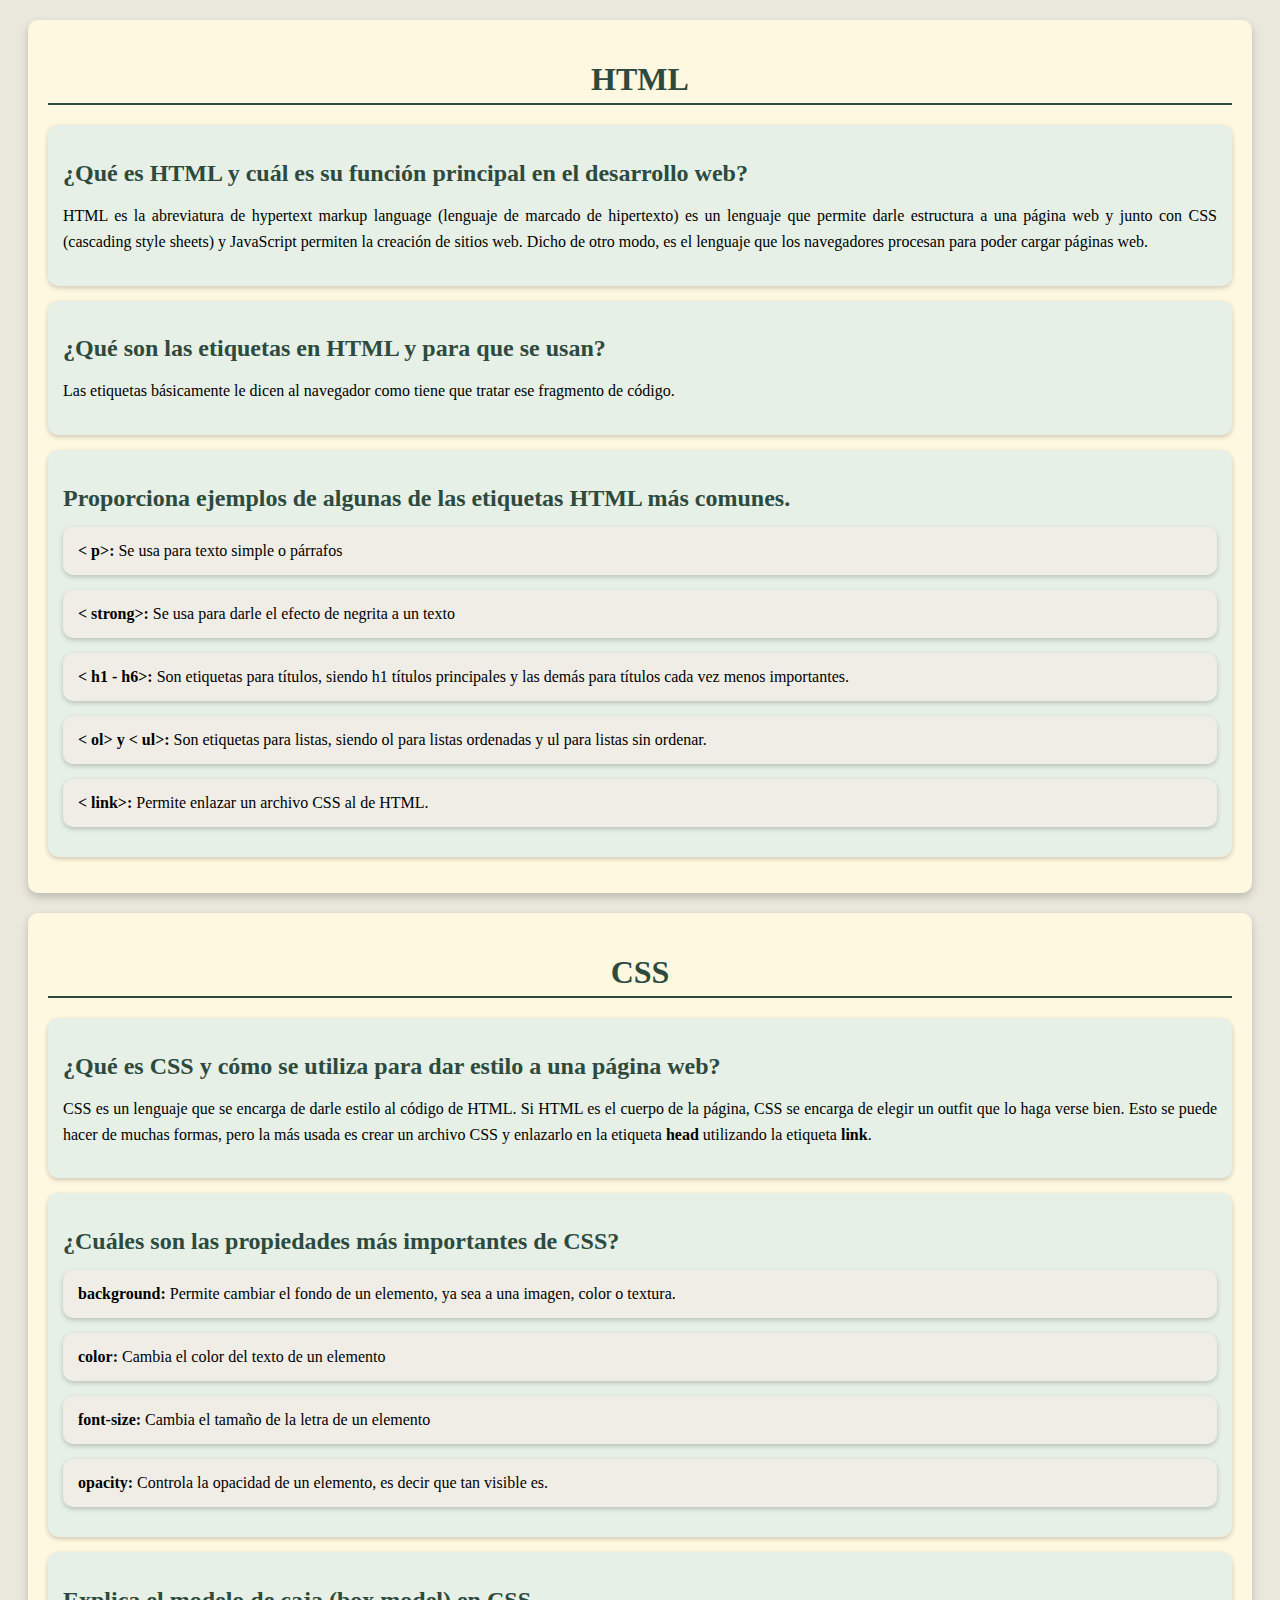
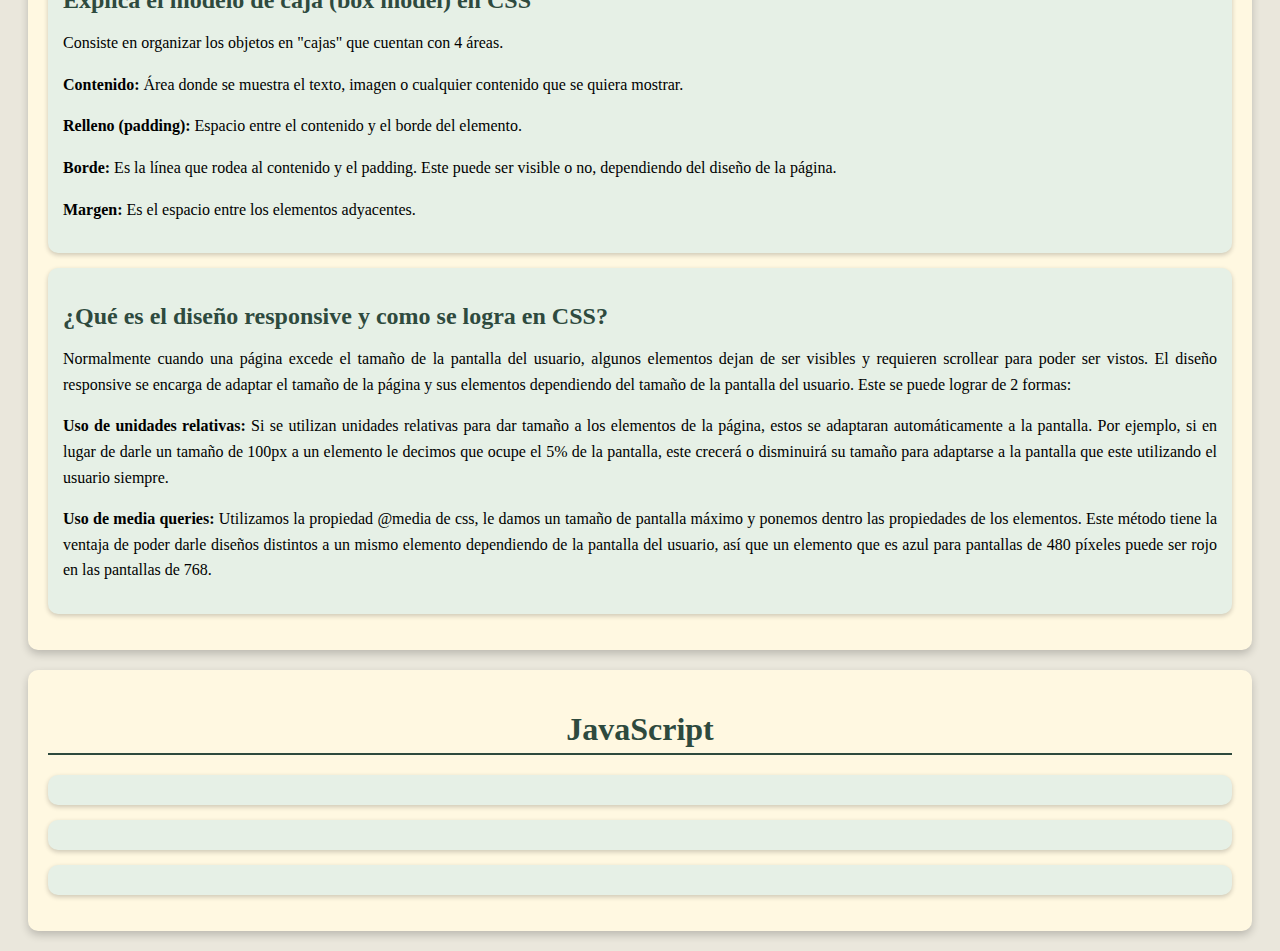
==== index.html @ 3c31a720 "initial commit" ====
<!DOCTYPE html>
<html lang="en">
<head>
    <meta charset="UTF-8">
    <meta name="viewport" content="width=device-width, initial-scale=1.0">
    <title>Pagina de repaso</title>
    <link rel="stylesheet" type="text/css" href="./style.css">
    <link rel="shortcut icon" type="image / x-icon" href="https://e7.pngegg.com/pngimages/5/56/png-clipart-website-development-html5-logo-world-wide-web-consortium-world-wide-web-angle-web-design-thumbnail.png">
</head>
<body>
    <div class="category">
        <h1>HTML</h1>
        <ul>
            <li>
                <h2>¿Qué es HTML y cuál es su función principal en el desarrollo web?</h2>
                <p>HTML es la abreviatura de hypertext markup language (lenguaje de marcado de hipertexto) es un lenguaje que permite darle estructura a una página web y junto con CSS (cascading style sheets) y JavaScript permiten la creación de sitios web. Dicho de otro modo, es el lenguaje que los navegadores procesan para poder cargar páginas web.</p>
            </li>
            <li>
                <h2>¿Qué son las etiquetas en HTML y para que se usan?</h2>
                <p>Las etiquetas básicamente le dicen al navegador como tiene que tratar ese fragmento de código.</p>
            </li>
            <li>
                <h2>Proporciona ejemplos de algunas de las etiquetas HTML más comunes.</h2>
                <ul style="list-style: none;">
                    <li><strong>< p>: </strong> Se usa para texto simple o párrafos</li>
                    <li><strong> < strong>: </strong> Se usa para darle el efecto de negrita a un texto</li>
                    <li><strong> < h1 - h6>:</strong> Son etiquetas para títulos, siendo h1 títulos principales y las demás para títulos cada vez menos importantes.</li>
                    <li><strong> < ol>  y < ul>:</strong> Son etiquetas para listas, siendo ol para listas ordenadas y ul para listas sin ordenar.</li>
                    <li><strong> < link>:</strong> Permite enlazar un archivo CSS al de HTML.</li>
                </ul>
            </li>
        </ul>
    </div>
    <div class="category">
        <h1>CSS</h1>
        <ul>
            <li>
                <h2>¿Qué es CSS y cómo se utiliza para dar estilo a una página web?</h2>
                <p> CSS es un lenguaje que se encarga de darle estilo al código de HTML. Si HTML es el cuerpo de la página, CSS se encarga de elegir un outfit que lo haga verse bien. Esto se puede hacer de muchas formas, pero la más usada es crear un archivo CSS y enlazarlo en la etiqueta <strong>head</strong> utilizando la etiqueta <strong>link</strong>.</p>
            </li>
            <li>
                <h2>¿Cuáles son las propiedades más importantes de CSS?</h2>
                <ul style="list-style: none;">
                    <li><strong>background: </strong> Permite cambiar el fondo de un elemento, ya sea a una imagen, color o textura.</li>
                    <li><strong>color: </strong>Cambia el color del texto de un elemento</li>
                    <li><strong>font-size: </strong>Cambia el tamaño de la letra de un elemento</li>
                    <li><strong>opacity: </strong>Controla la opacidad de un elemento, es decir que tan visible es.</li>
                </ul>
            </li>
            <li>
                <h2>Explica el modelo de caja (box model) en CSS</h2>
                <p>Consiste en organizar los objetos en "cajas" que cuentan con 4 áreas.</p>
                <p><strong>Contenido: </strong> Área donde se muestra el texto, imagen o cualquier contenido que se quiera mostrar.</p>
                <p><strong>Relleno (padding): </strong> Espacio entre el contenido y el borde del elemento.</p>
                <p><strong>Borde: </strong> Es la línea que rodea al contenido y el padding. Este puede ser visible o no, dependiendo del diseño de la página.</p>
                <p><strong>Margen: </strong>Es el espacio entre los elementos adyacentes.</p>

            </li>
            <li>
                <h2>¿Qué es el diseño responsive y como se logra en CSS?</h2>
                <p>Normalmente cuando una página excede el tamaño de la pantalla del usuario, algunos elementos dejan de ser visibles y requieren scrollear para poder ser vistos. El diseño responsive se encarga de adaptar el tamaño de la página y sus elementos dependiendo del tamaño de la pantalla del usuario. Este se puede lograr de 2 formas:</p>
                <p><strong>Uso de unidades relativas: </strong>Si se utilizan unidades relativas para dar tamaño a los elementos de la página, estos se adaptaran automáticamente a la pantalla. Por ejemplo, si en lugar de darle un tamaño de 100px a un elemento le decimos que ocupe el 5% de la pantalla, este crecerá o disminuirá su tamaño para adaptarse a la pantalla que este utilizando el usuario siempre.</p>
                <p><strong>Uso de media queries: </strong> Utilizamos la propiedad @media de css, le damos un tamaño de pantalla máximo y ponemos dentro las propiedades de los elementos. Este método tiene la ventaja de poder darle diseños distintos a un mismo elemento dependiendo de la pantalla del usuario, así que un elemento que es azul para pantallas de 480 píxeles puede ser rojo en las pantallas de 768.</p>
            </li>
        </ul>
    </div>
    <div class="category">
        <h1>JavaScript</h1>
        <ul>
            <li></li>
            <li></li>
            <li></li>
        </ul>
    </div>
</body>
</html>
---- style.css ----
* {
    font-family: Georgia, 'Times New Roman', Times, serif;
}

body {
    background-color: #EAE7DC;
}


.category {
    margin: 20px;
    padding: 20px;
    background-color: #FFF8E1;
    border-radius: 10px;
    box-shadow: 0px 4px 8px rgba(0, 0, 0, 0.2);
}

.category h1 {
    text-align: center;
    font-size: 2em;
    color: #2E4A3E;
    font-family: 'Georgia', serif;
    margin-bottom: 20px;
    border-bottom: 2px solid #2E4A3E;
    padding-bottom: 5px;
}

.category ul {
    list-style: none;
    padding: 0;
}

.category li {
    background-color: #E6F0E6;
    margin: 15px 0;
    padding: 15px;
    border-radius: 10px;
    box-shadow: 0px 2px 5px rgba(0, 0, 0, 0.2);
}

.category h2 {
    color: #2E4A3E;
    font-size: 1.5em;
    margin-bottom: 5px;
}

.category p {
    font-size: 1em;
    line-height: 1.6;
    text-align: justify;
}

.category li>ul>li {
    background-color: #F0EDE6;
    margin: 15px 0;
    padding: 15px;
    border-radius: 10px;
    box-shadow: 0px 2px 5px rgba(0, 0, 0, 0.2);
}
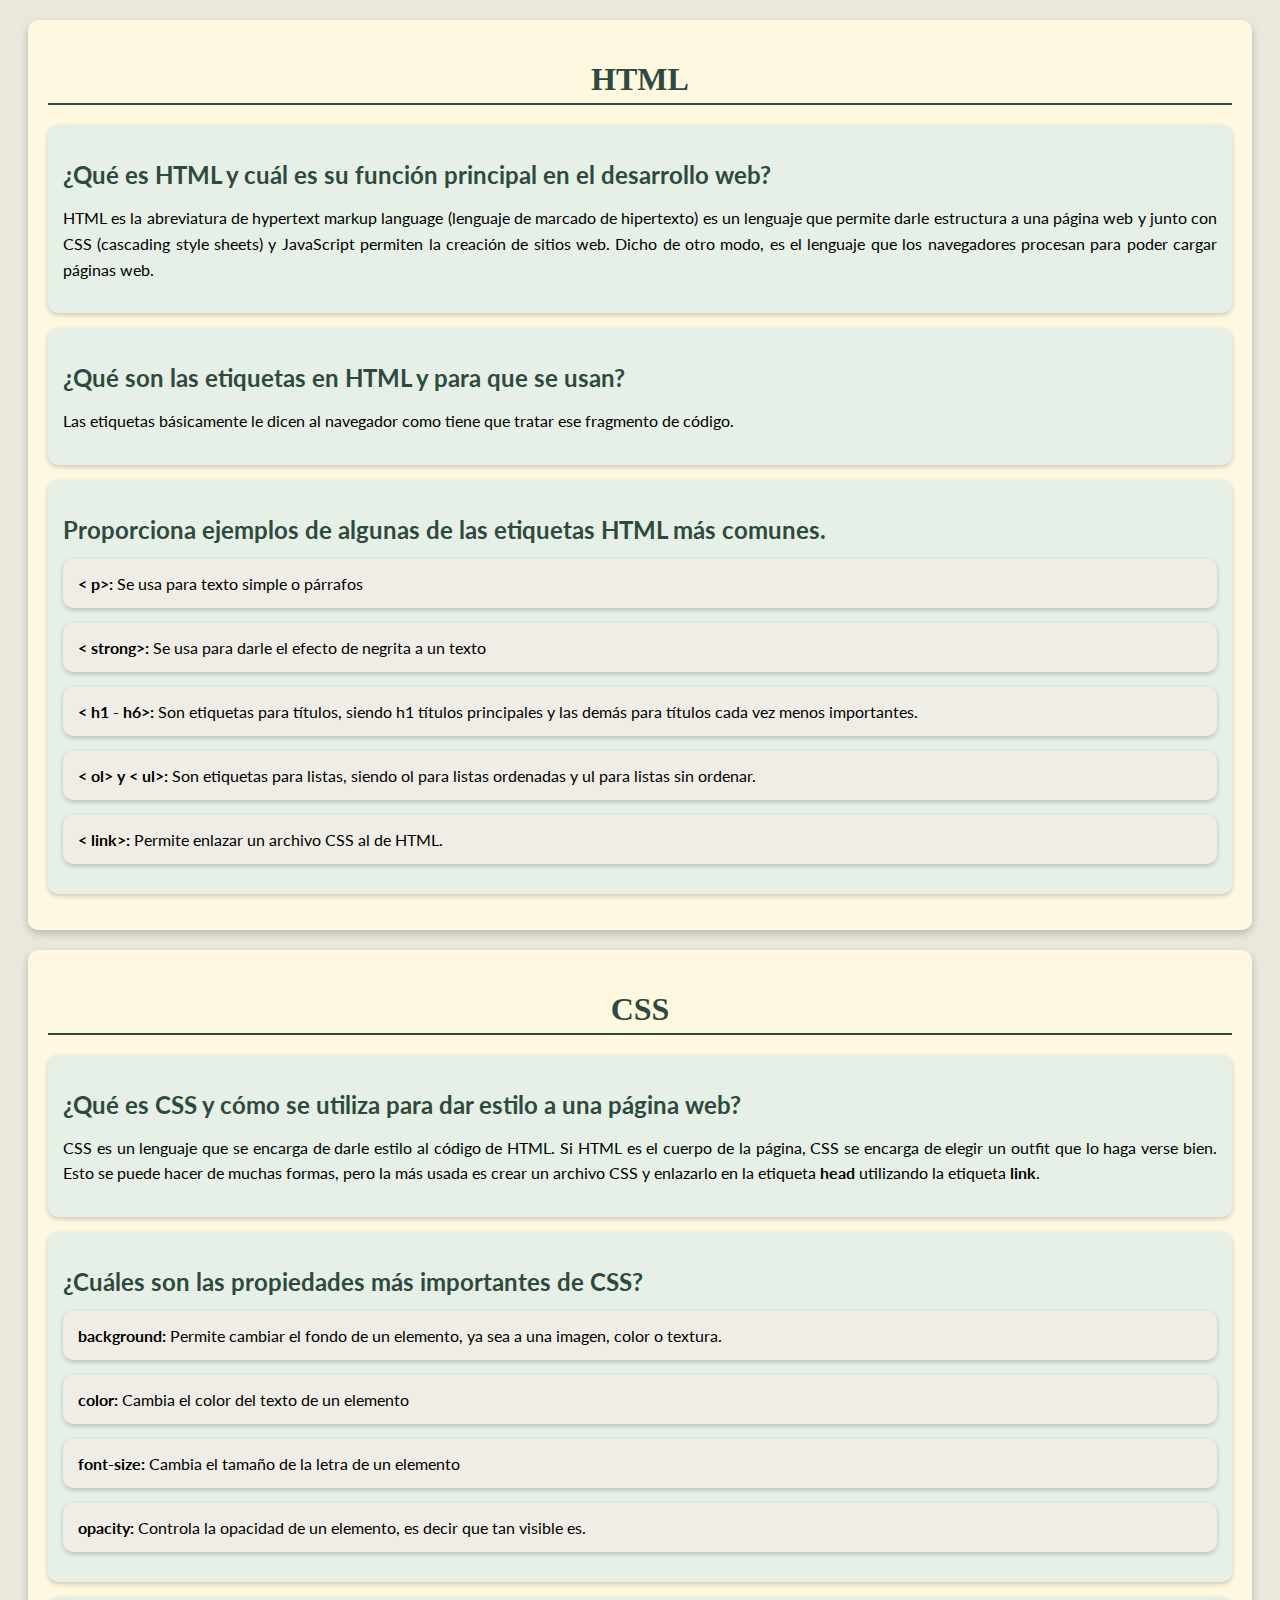
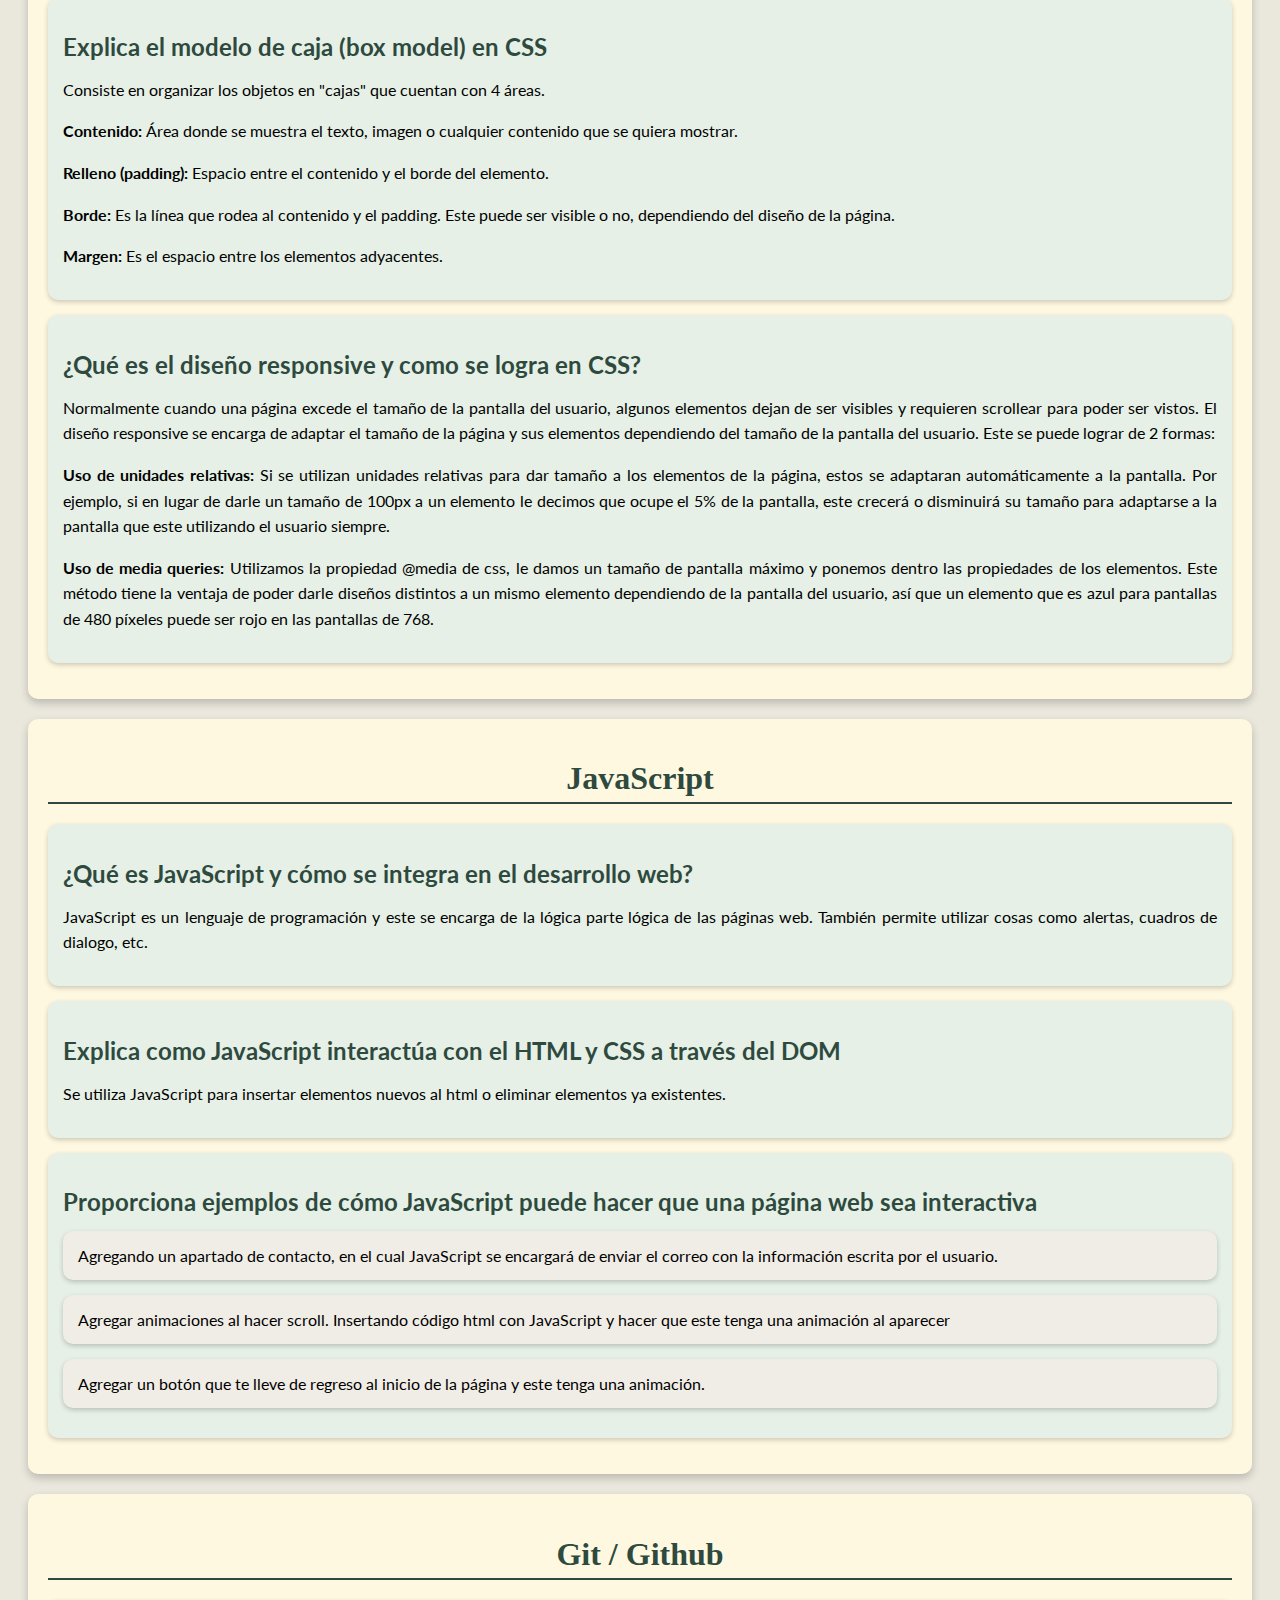
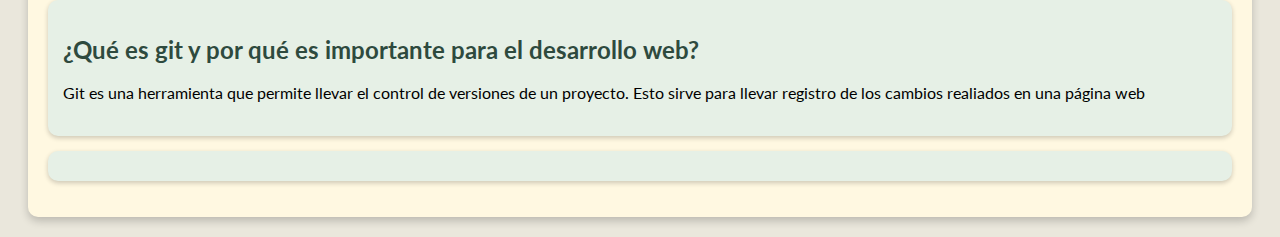
==== commit 9db10ddf: "agregue cosas" ====
--- a/index.html
+++ b/index.html
@@ -1,76 +1,214 @@
 <!DOCTYPE html>
 <html lang="en">
-<head>
-    <meta charset="UTF-8">
-    <meta name="viewport" content="width=device-width, initial-scale=1.0">
+  <head>
+    <meta charset="UTF-8" />
+    <meta name="viewport" content="width=device-width, initial-scale=1.0" />
     <title>Pagina de repaso</title>
-    <link rel="stylesheet" type="text/css" href="./style.css">
-    <link rel="shortcut icon" type="image / x-icon" href="https://e7.pngegg.com/pngimages/5/56/png-clipart-website-development-html5-logo-world-wide-web-consortium-world-wide-web-angle-web-design-thumbnail.png">
-</head>
-<body>
-    <div class="category">
-        <h1>HTML</h1>
-        <ul>
-            <li>
-                <h2>¿Qué es HTML y cuál es su función principal en el desarrollo web?</h2>
-                <p>HTML es la abreviatura de hypertext markup language (lenguaje de marcado de hipertexto) es un lenguaje que permite darle estructura a una página web y junto con CSS (cascading style sheets) y JavaScript permiten la creación de sitios web. Dicho de otro modo, es el lenguaje que los navegadores procesan para poder cargar páginas web.</p>
-            </li>
-            <li>
-                <h2>¿Qué son las etiquetas en HTML y para que se usan?</h2>
-                <p>Las etiquetas básicamente le dicen al navegador como tiene que tratar ese fragmento de código.</p>
-            </li>
-            <li>
-                <h2>Proporciona ejemplos de algunas de las etiquetas HTML más comunes.</h2>
-                <ul style="list-style: none;">
-                    <li><strong>< p>: </strong> Se usa para texto simple o párrafos</li>
-                    <li><strong> < strong>: </strong> Se usa para darle el efecto de negrita a un texto</li>
-                    <li><strong> < h1 - h6>:</strong> Son etiquetas para títulos, siendo h1 títulos principales y las demás para títulos cada vez menos importantes.</li>
-                    <li><strong> < ol>  y < ul>:</strong> Son etiquetas para listas, siendo ol para listas ordenadas y ul para listas sin ordenar.</li>
-                    <li><strong> < link>:</strong> Permite enlazar un archivo CSS al de HTML.</li>
-                </ul>
-            </li>
-        </ul>
-    </div>
-    <div class="category">
-        <h1>CSS</h1>
-        <ul>
-            <li>
-                <h2>¿Qué es CSS y cómo se utiliza para dar estilo a una página web?</h2>
-                <p> CSS es un lenguaje que se encarga de darle estilo al código de HTML. Si HTML es el cuerpo de la página, CSS se encarga de elegir un outfit que lo haga verse bien. Esto se puede hacer de muchas formas, pero la más usada es crear un archivo CSS y enlazarlo en la etiqueta <strong>head</strong> utilizando la etiqueta <strong>link</strong>.</p>
-            </li>
-            <li>
-                <h2>¿Cuáles son las propiedades más importantes de CSS?</h2>
-                <ul style="list-style: none;">
-                    <li><strong>background: </strong> Permite cambiar el fondo de un elemento, ya sea a una imagen, color o textura.</li>
-                    <li><strong>color: </strong>Cambia el color del texto de un elemento</li>
-                    <li><strong>font-size: </strong>Cambia el tamaño de la letra de un elemento</li>
-                    <li><strong>opacity: </strong>Controla la opacidad de un elemento, es decir que tan visible es.</li>
-                </ul>
-            </li>
-            <li>
-                <h2>Explica el modelo de caja (box model) en CSS</h2>
-                <p>Consiste en organizar los objetos en "cajas" que cuentan con 4 áreas.</p>
-                <p><strong>Contenido: </strong> Área donde se muestra el texto, imagen o cualquier contenido que se quiera mostrar.</p>
-                <p><strong>Relleno (padding): </strong> Espacio entre el contenido y el borde del elemento.</p>
-                <p><strong>Borde: </strong> Es la línea que rodea al contenido y el padding. Este puede ser visible o no, dependiendo del diseño de la página.</p>
-                <p><strong>Margen: </strong>Es el espacio entre los elementos adyacentes.</p>
+    <link rel="stylesheet" type="text/css" href="./style.css" />
+    <link rel="preconnect" href="https://fonts.googleapis.com" />
+    <link rel="preconnect" href="https://fonts.gstatic.com" crossorigin />
+    <link
+      href="https://fonts.googleapis.com/css2?family=Lato:ital,wght@0,100;0,300;0,400;0,700;0,900;1,100;1,300;1,400;1,700;1,900&display=swap"
+      rel="stylesheet"
+    />
+    <link
+      rel="shortcut icon"
+      type="image / x-icon"
+      href="https://e7.pngegg.com/pngimages/5/56/png-clipart-website-development-html5-logo-world-wide-web-consortium-world-wide-web-angle-web-design-thumbnail.png"
+    />
+  </head>
 
-            </li>
-            <li>
-                <h2>¿Qué es el diseño responsive y como se logra en CSS?</h2>
-                <p>Normalmente cuando una página excede el tamaño de la pantalla del usuario, algunos elementos dejan de ser visibles y requieren scrollear para poder ser vistos. El diseño responsive se encarga de adaptar el tamaño de la página y sus elementos dependiendo del tamaño de la pantalla del usuario. Este se puede lograr de 2 formas:</p>
-                <p><strong>Uso de unidades relativas: </strong>Si se utilizan unidades relativas para dar tamaño a los elementos de la página, estos se adaptaran automáticamente a la pantalla. Por ejemplo, si en lugar de darle un tamaño de 100px a un elemento le decimos que ocupe el 5% de la pantalla, este crecerá o disminuirá su tamaño para adaptarse a la pantalla que este utilizando el usuario siempre.</p>
-                <p><strong>Uso de media queries: </strong> Utilizamos la propiedad @media de css, le damos un tamaño de pantalla máximo y ponemos dentro las propiedades de los elementos. Este método tiene la ventaja de poder darle diseños distintos a un mismo elemento dependiendo de la pantalla del usuario, así que un elemento que es azul para pantallas de 480 píxeles puede ser rojo en las pantallas de 768.</p>
-            </li>
-        </ul>
-    </div>
-    <div class="category">
-        <h1>JavaScript</h1>
-        <ul>
-            <li></li>
-            <li></li>
-            <li></li>
-        </ul>
-    </div>
-</body>
-</html>+  <body>
+    <div class="category">
+      <h1>HTML</h1>
+      <ul>
+        <li>
+          <h2>
+            ¿Qué es HTML y cuál es su función principal en el desarrollo web?
+          </h2>
+          <p>
+            HTML es la abreviatura de hypertext markup language (lenguaje de
+            marcado de hipertexto) es un lenguaje que permite darle estructura a
+            una página web y junto con CSS (cascading style sheets) y JavaScript
+            permiten la creación de sitios web. Dicho de otro modo, es el
+            lenguaje que los navegadores procesan para poder cargar páginas web.
+          </p>
+        </li>
+        <li>
+          <h2>¿Qué son las etiquetas en HTML y para que se usan?</h2>
+          <p>
+            Las etiquetas básicamente le dicen al navegador como tiene que
+            tratar ese fragmento de código.
+          </p>
+        </li>
+        <li>
+          <h2>
+            Proporciona ejemplos de algunas de las etiquetas HTML más comunes.
+          </h2>
+          <ul style="list-style: none">
+            <li><strong>< p>: </strong> Se usa para texto simple o párrafos</li>
+            <li>
+              <strong> < strong>: </strong> Se usa para darle el efecto de
+              negrita a un texto
+            </li>
+            <li>
+              <strong> < h1 - h6>:</strong> Son etiquetas para títulos, siendo
+              h1 títulos principales y las demás para títulos cada vez menos
+              importantes.
+            </li>
+            <li>
+              <strong> < ol> y < ul>:</strong> Son etiquetas para listas, siendo
+              ol para listas ordenadas y ul para listas sin ordenar.
+            </li>
+            <li>
+              <strong> < link>:</strong> Permite enlazar un archivo CSS al de
+              HTML.
+            </li>
+          </ul>
+        </li>
+      </ul>
+    </div>
+    <div class="category">
+      <h1>CSS</h1>
+      <ul>
+        <li>
+          <h2>
+            ¿Qué es CSS y cómo se utiliza para dar estilo a una página web?
+          </h2>
+          <p>
+            CSS es un lenguaje que se encarga de darle estilo al código de HTML.
+            Si HTML es el cuerpo de la página, CSS se encarga de elegir un
+            outfit que lo haga verse bien. Esto se puede hacer de muchas formas,
+            pero la más usada es crear un archivo CSS y enlazarlo en la etiqueta
+            <strong>head</strong> utilizando la etiqueta <strong>link</strong>.
+          </p>
+        </li>
+        <li>
+          <h2>¿Cuáles son las propiedades más importantes de CSS?</h2>
+          <ul style="list-style: none">
+            <li>
+              <strong>background: </strong> Permite cambiar el fondo de un
+              elemento, ya sea a una imagen, color o textura.
+            </li>
+            <li>
+              <strong>color: </strong>Cambia el color del texto de un elemento
+            </li>
+            <li>
+              <strong>font-size: </strong>Cambia el tamaño de la letra de un
+              elemento
+            </li>
+            <li>
+              <strong>opacity: </strong>Controla la opacidad de un elemento, es
+              decir que tan visible es.
+            </li>
+          </ul>
+        </li>
+        <li>
+          <h2>Explica el modelo de caja (box model) en CSS</h2>
+          <p>
+            Consiste en organizar los objetos en "cajas" que cuentan con 4
+            áreas.
+          </p>
+          <p>
+            <strong>Contenido: </strong> Área donde se muestra el texto, imagen
+            o cualquier contenido que se quiera mostrar.
+          </p>
+          <p>
+            <strong>Relleno (padding): </strong> Espacio entre el contenido y el
+            borde del elemento.
+          </p>
+          <p>
+            <strong>Borde: </strong> Es la línea que rodea al contenido y el
+            padding. Este puede ser visible o no, dependiendo del diseño de la
+            página.
+          </p>
+          <p>
+            <strong>Margen: </strong>Es el espacio entre los elementos
+            adyacentes.
+          </p>
+        </li>
+        <li>
+          <h2>¿Qué es el diseño responsive y como se logra en CSS?</h2>
+          <p>
+            Normalmente cuando una página excede el tamaño de la pantalla del
+            usuario, algunos elementos dejan de ser visibles y requieren
+            scrollear para poder ser vistos. El diseño responsive se encarga de
+            adaptar el tamaño de la página y sus elementos dependiendo del
+            tamaño de la pantalla del usuario. Este se puede lograr de 2 formas:
+          </p>
+          <p>
+            <strong>Uso de unidades relativas: </strong>Si se utilizan unidades
+            relativas para dar tamaño a los elementos de la página, estos se
+            adaptaran automáticamente a la pantalla. Por ejemplo, si en lugar de
+            darle un tamaño de 100px a un elemento le decimos que ocupe el 5% de
+            la pantalla, este crecerá o disminuirá su tamaño para adaptarse a la
+            pantalla que este utilizando el usuario siempre.
+          </p>
+          <p>
+            <strong>Uso de media queries: </strong> Utilizamos la propiedad
+            @media de css, le damos un tamaño de pantalla máximo y ponemos
+            dentro las propiedades de los elementos. Este método tiene la
+            ventaja de poder darle diseños distintos a un mismo elemento
+            dependiendo de la pantalla del usuario, así que un elemento que es
+            azul para pantallas de 480 píxeles puede ser rojo en las pantallas
+            de 768.
+          </p>
+        </li>
+      </ul>
+    </div>
+    <div class="category">
+      <h1>JavaScript</h1>
+      <ul>
+        <li>
+          <h2>¿Qué es JavaScript y cómo se integra en el desarrollo web?</h2>
+          <p>
+            JavaScript es un lenguaje de programación y este se encarga de la
+            lógica parte lógica de las páginas web. También permite utilizar
+            cosas como alertas, cuadros de dialogo, etc.
+          </p>
+        </li>
+        <li>
+          <h2>
+            Explica como JavaScript interactúa con el HTML y CSS a través del
+            DOM
+          </h2>
+          <p>
+            Se utiliza JavaScript para insertar elementos nuevos al html o
+            eliminar elementos ya existentes.
+          </p>
+        </li>
+        <li>
+          <h2>
+            Proporciona ejemplos de cómo JavaScript puede hacer que una página
+            web sea interactiva
+          </h2>
+          <ul>
+            <li>
+              Agregando un apartado de contacto, en el cual JavaScript se
+              encargará de enviar el correo con la información escrita por el
+              usuario.
+            </li>
+            <li>
+              Agregar animaciones al hacer scroll. Insertando código html con
+              JavaScript y hacer que este tenga una animación al aparecer
+            </li>
+            <li>
+              Agregar un botón que te lleve de regreso al inicio de la página y
+              este tenga una animación.
+            </li>
+          </ul>
+        </li>
+      </ul>
+    </div>
+    <div class="category">
+      <h1>Git / Github</h1>
+      <ul>
+        <li>
+          <h2>¿Qué es git y por qué es importante para el desarrollo web?</h2>
+          <p>Git es una herramienta que permite llevar el control de versiones de un proyecto. Esto sirve para llevar registro de los cambios realiados en una página web</p>
+        </li>
+        <li></li>
+      </ul>
+    </div>
+  </body>
+</html>
--- a/style.css
+++ b/style.css
@@ -1,60 +1,55 @@
-* {
-    font-family: Georgia, 'Times New Roman', Times, serif;
+body {
+  background-color: #eae7dc;
+  font-family: "Lato", sans-serif;
 }
 
-body {
-    background-color: #EAE7DC;
-}
-
-
 .category {
-    margin: 20px;
-    padding: 20px;
-    background-color: #FFF8E1;
-    border-radius: 10px;
-    box-shadow: 0px 4px 8px rgba(0, 0, 0, 0.2);
+  margin: 20px;
+  padding: 20px;
+  background-color: #fff8e1;
+  border-radius: 10px;
+  box-shadow: 0px 4px 8px rgba(0, 0, 0, 0.2);
 }
 
 .category h1 {
-    text-align: center;
-    font-size: 2em;
-    color: #2E4A3E;
-    font-family: 'Georgia', serif;
-    margin-bottom: 20px;
-    border-bottom: 2px solid #2E4A3E;
-    padding-bottom: 5px;
+  text-align: center;
+  font-size: 2em;
+  color: #2e4a3e;
+  font-family: "Georgia", serif;
+  margin-bottom: 20px;
+  border-bottom: 2px solid #2e4a3e;
+  padding-bottom: 5px;
 }
 
 .category ul {
-    list-style: none;
-    padding: 0;
+  list-style: none;
+  padding: 0;
 }
 
 .category li {
-    background-color: #E6F0E6;
-    margin: 15px 0;
-    padding: 15px;
-    border-radius: 10px;
-    box-shadow: 0px 2px 5px rgba(0, 0, 0, 0.2);
+  background-color: #e6f0e6;
+  margin: 15px 0;
+  padding: 15px;
+  border-radius: 10px;
+  box-shadow: 0px 2px 5px rgba(0, 0, 0, 0.2);
 }
 
 .category h2 {
-    color: #2E4A3E;
-    font-size: 1.5em;
-    margin-bottom: 5px;
+  color: #2e4a3e;
+  font-size: 1.5em;
+  margin-bottom: 5px;
 }
 
 .category p {
-    font-size: 1em;
-    line-height: 1.6;
-    text-align: justify;
+  font-size: 1em;
+  line-height: 1.6;
+  text-align: justify;
 }
 
-.category li>ul>li {
-    background-color: #F0EDE6;
-    margin: 15px 0;
-    padding: 15px;
-    border-radius: 10px;
-    box-shadow: 0px 2px 5px rgba(0, 0, 0, 0.2);
+.category li > ul > li {
+  background-color: #f0ede6;
+  margin: 15px 0;
+  padding: 15px;
+  border-radius: 10px;
+  box-shadow: 0px 2px 5px rgba(0, 0, 0, 0.2);
 }
-
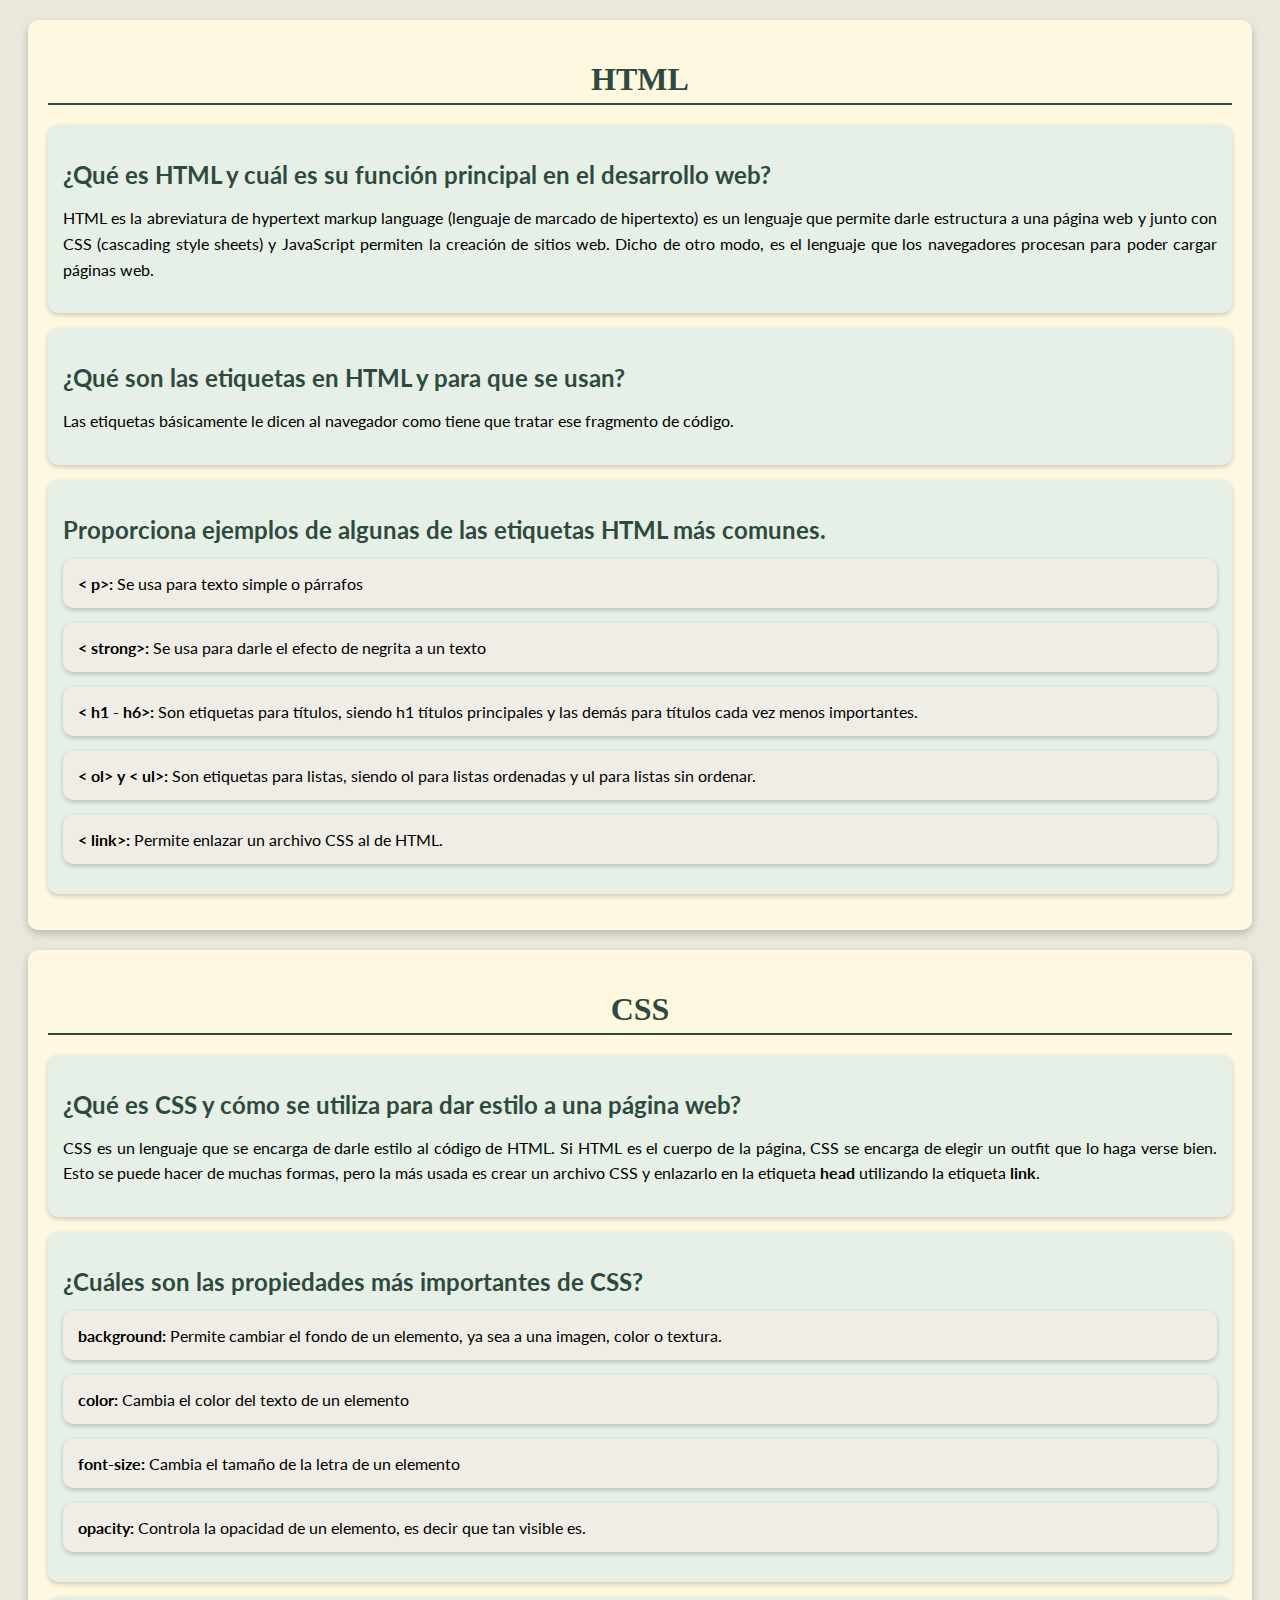
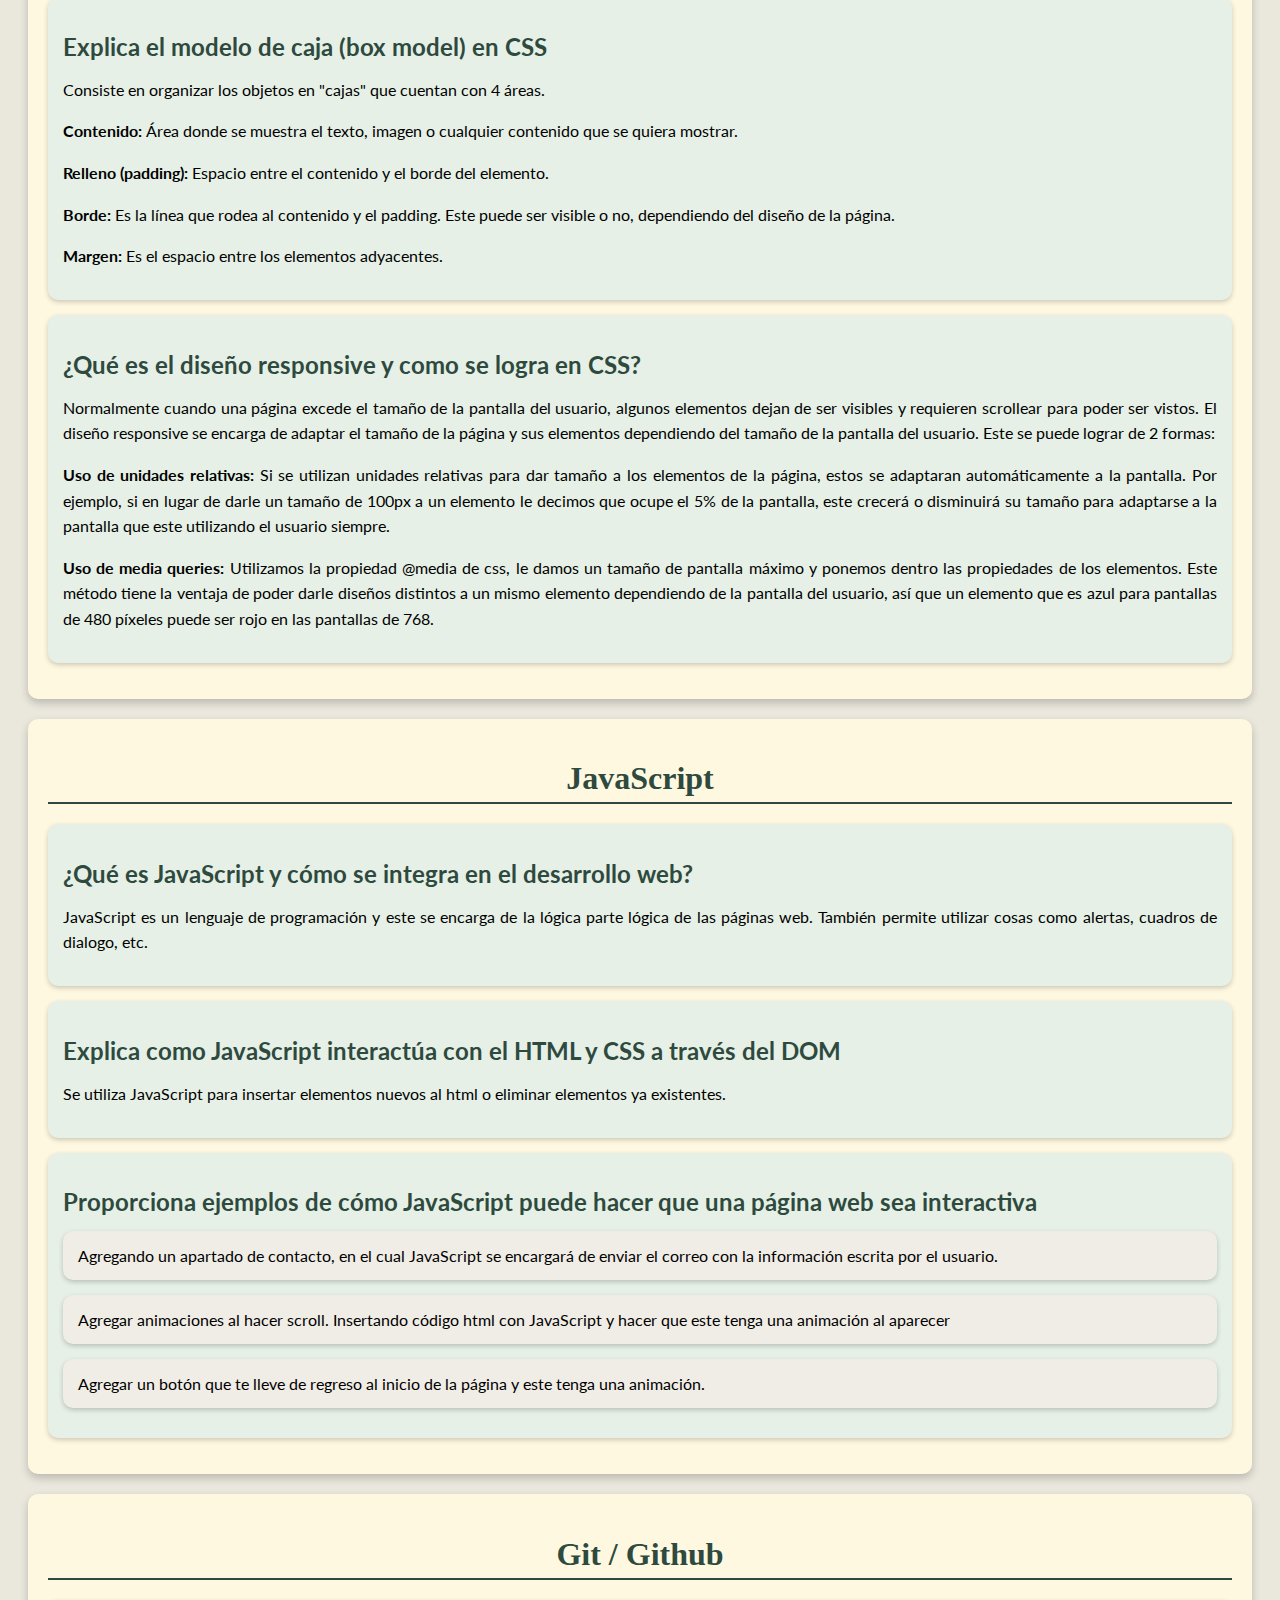
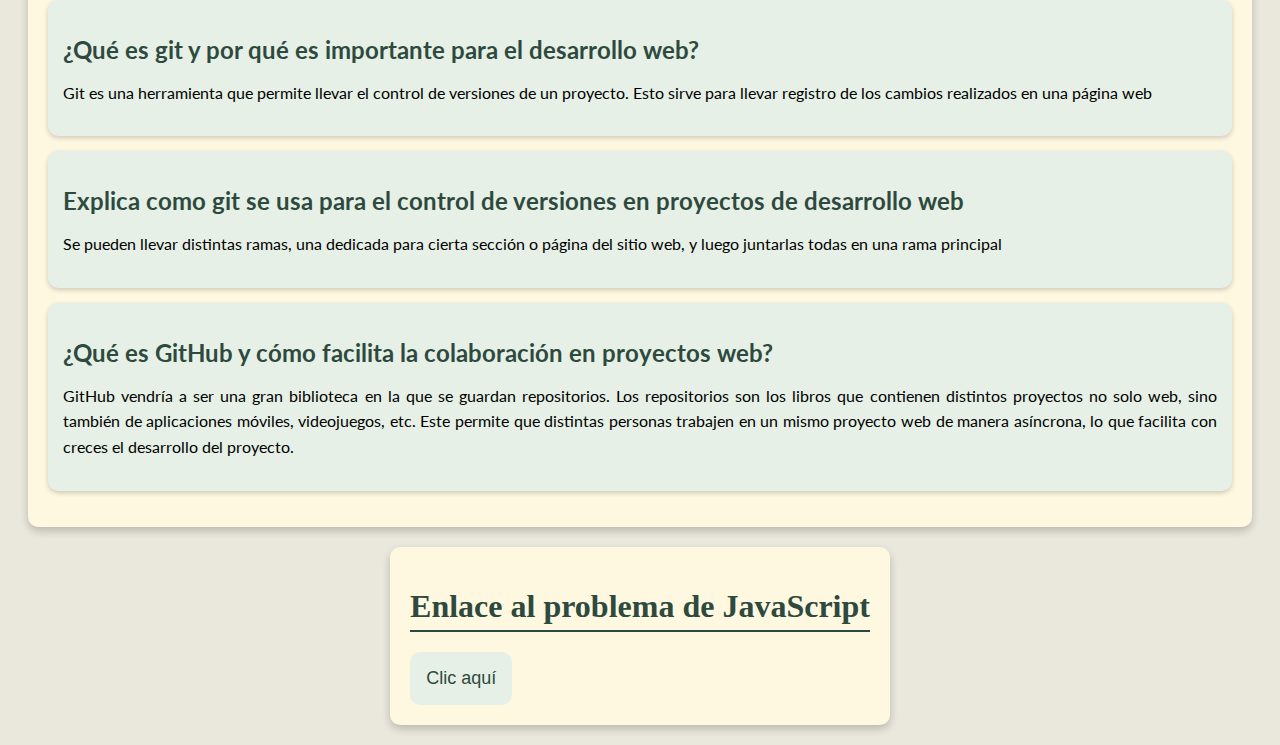
==== commit 1b218ae0: "empece el JS" ====
--- a/index.html
+++ b/index.html
@@ -4,7 +4,7 @@
     <meta charset="UTF-8" />
     <meta name="viewport" content="width=device-width, initial-scale=1.0" />
     <title>Pagina de repaso</title>
-    <link rel="stylesheet" type="text/css" href="./style.css" />
+    <link rel="stylesheet" type="text/css" href="CSS/style.css" />
     <link rel="preconnect" href="https://fonts.googleapis.com" />
     <link rel="preconnect" href="https://fonts.gstatic.com" crossorigin />
     <link
@@ -205,10 +205,40 @@
       <ul>
         <li>
           <h2>¿Qué es git y por qué es importante para el desarrollo web?</h2>
-          <p>Git es una herramienta que permite llevar el control de versiones de un proyecto. Esto sirve para llevar registro de los cambios realiados en una página web</p>
-        </li>
-        <li></li>
-      </ul>
+          <p>
+            Git es una herramienta que permite llevar el control de versiones de
+            un proyecto. Esto sirve para llevar registro de los cambios
+            realizados en una página web
+          </p>
+        </li>
+        <li>
+          <h2>
+            Explica como git se usa para el control de versiones en proyectos de
+            desarrollo web
+          </h2>
+          <p>
+            Se pueden llevar distintas ramas, una dedicada para cierta sección o
+            página del sitio web, y luego juntarlas todas en una rama principal
+          </p>
+        </li>
+        <li>
+          <h2>
+            ¿Qué es GitHub y cómo facilita la colaboración en proyectos web?
+          </h2>
+          <p>
+            GitHub vendría a ser una gran biblioteca en la que se guardan
+            repositorios. Los repositorios son los libros que contienen
+            distintos proyectos no solo web, sino también de aplicaciones
+            móviles, videojuegos, etc. Este permite que distintas personas
+            trabajen en un mismo proyecto web de manera asíncrona, lo que
+            facilita con creces el desarrollo del proyecto.
+          </p>
+        </li>
+      </ul>
+    </div>
+    <div class="category" style="max-width: 720px; justify-self: center; justify-items: center;">
+      <h1>Enlace al problema de JavaScript</h1>
+      <a href="tienda.html"> Clic aquí</a>
     </div>
   </body>
 </html>
--- a/CSS/style.css
+++ b/CSS/style.css
@@ -0,0 +1,71 @@
+body {
+  background-color: #eae7dc;
+  font-family: "Lato", sans-serif;
+}
+
+.category {
+  margin: 20px;
+  padding: 20px;
+  background-color: #fff8e1;
+  border-radius: 10px;
+  box-shadow: 0px 4px 8px rgba(0, 0, 0, 0.2);
+}
+
+.category h1 {
+  text-align: center;
+  font-size: 2em;
+  color: #2e4a3e;
+  font-family: "Georgia", serif;
+  margin-bottom: 20px;
+  border-bottom: 2px solid #2e4a3e;
+  padding-bottom: 5px;
+}
+
+.category ul {
+  list-style: none;
+  padding: 0;
+}
+
+.category li {
+  background-color: #e6f0e6;
+  margin: 15px 0;
+  padding: 15px;
+  border-radius: 10px;
+  box-shadow: 0px 2px 5px rgba(0, 0, 0, 0.2);
+}
+
+.category h2 {
+  color: #2e4a3e;
+  font-size: 1.5em;
+  margin-bottom: 5px;
+}
+
+.category p {
+  font-size: 1em;
+  line-height: 1.6;
+  text-align: justify;
+}
+
+.category li > ul > li {
+  background-color: #f0ede6;
+  margin: 15px 0;
+  padding: 15px;
+  border-radius: 10px;
+  box-shadow: 0px 2px 5px rgba(0, 0, 0, 0.2);
+}
+
+.category > a{
+  font-family: Verdana, Geneva, Tahoma, sans-serif;
+  text-decoration: none;
+  border-radius: 10px;
+  display: inline-block;
+  color: #2e4a3e;
+  font-size: large;
+  padding: 0.9em;
+  background: #e6f0e6;
+  transition: 0.45s;
+}
+.category >a:hover {
+  background: #b2ceb2;
+  
+}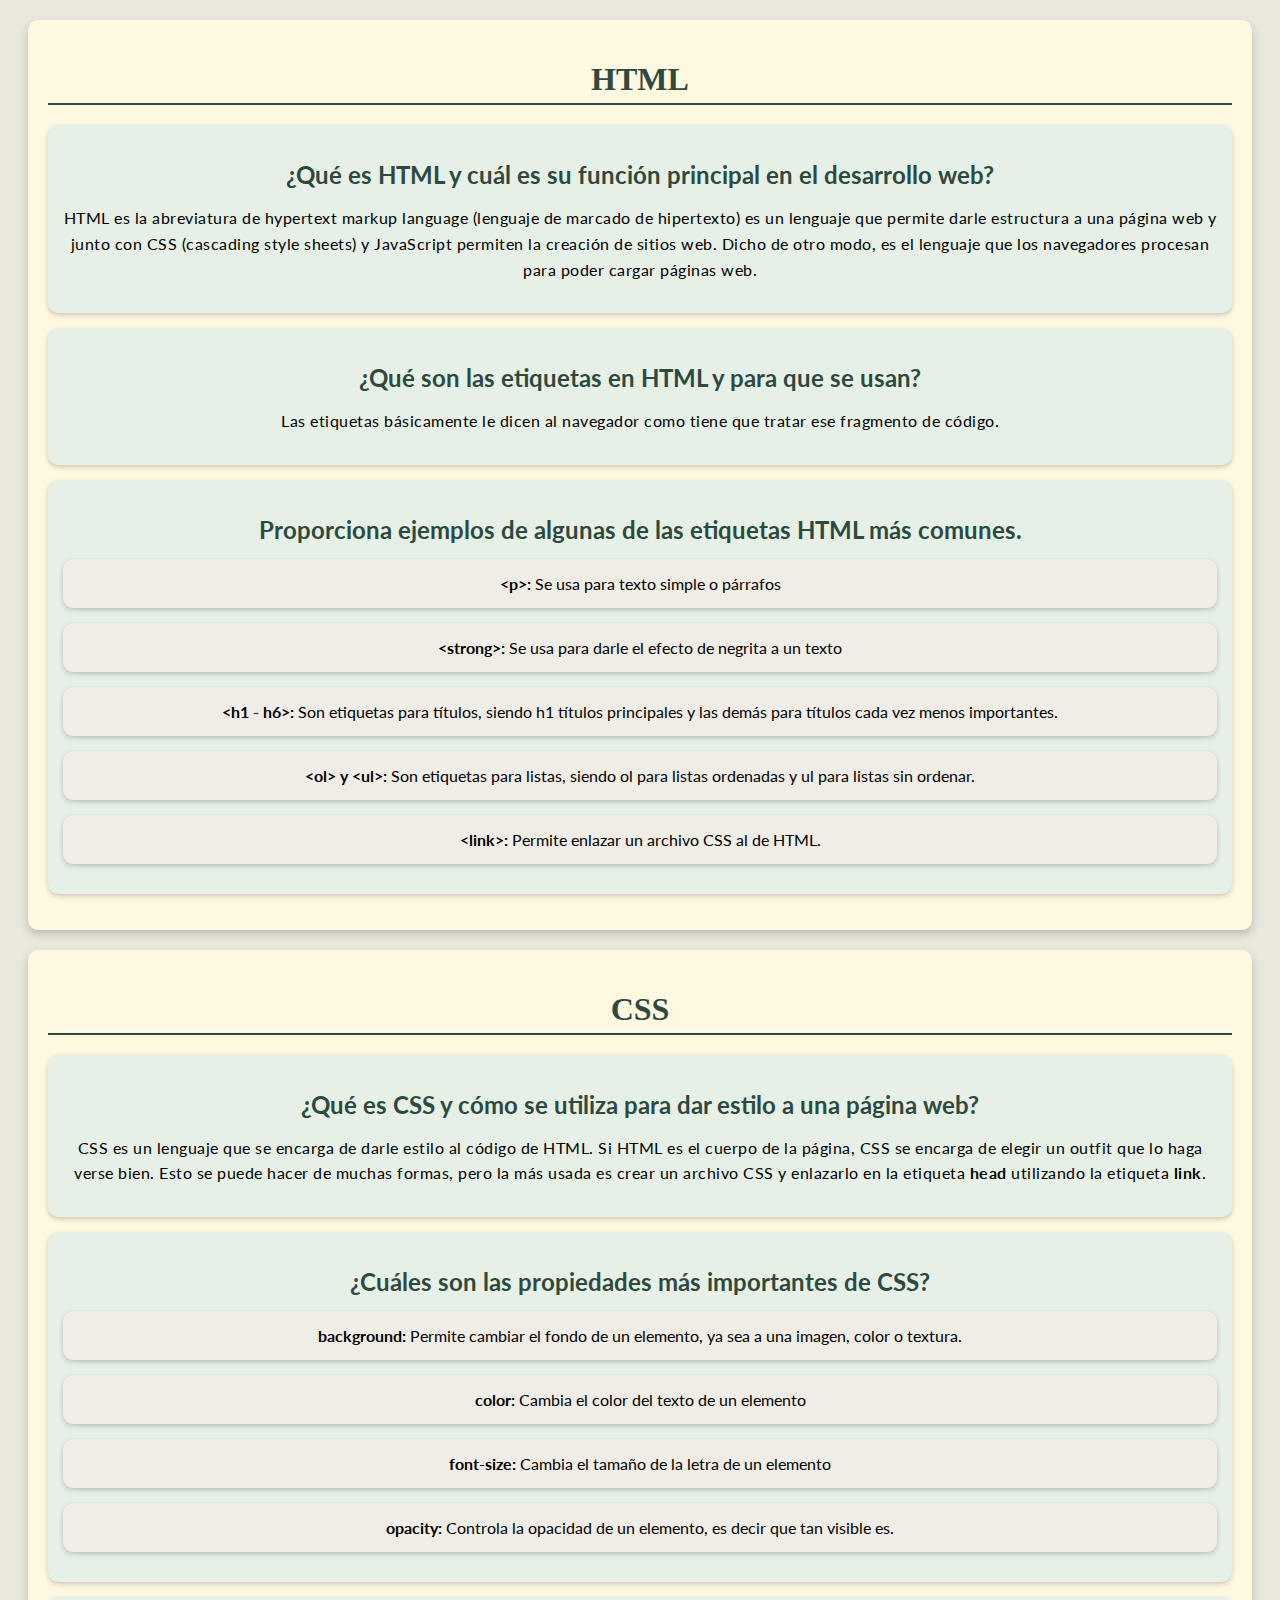
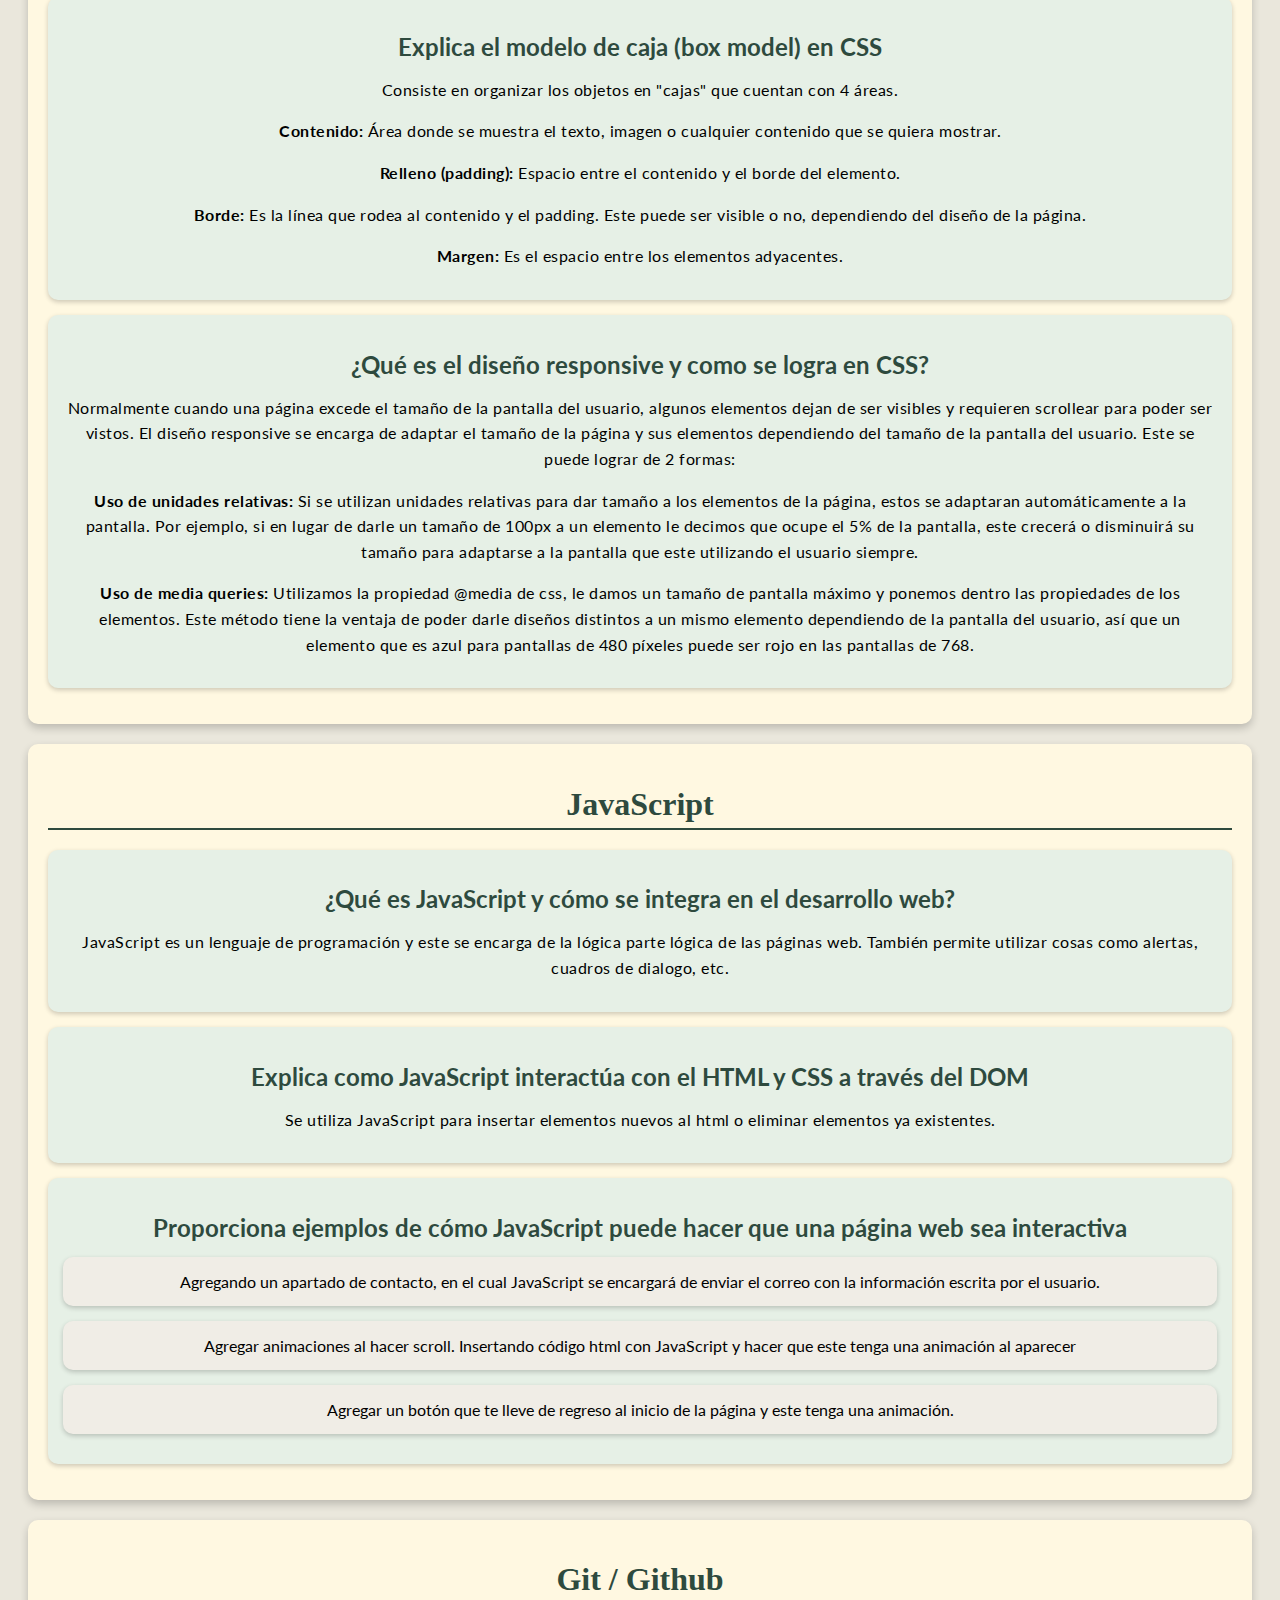
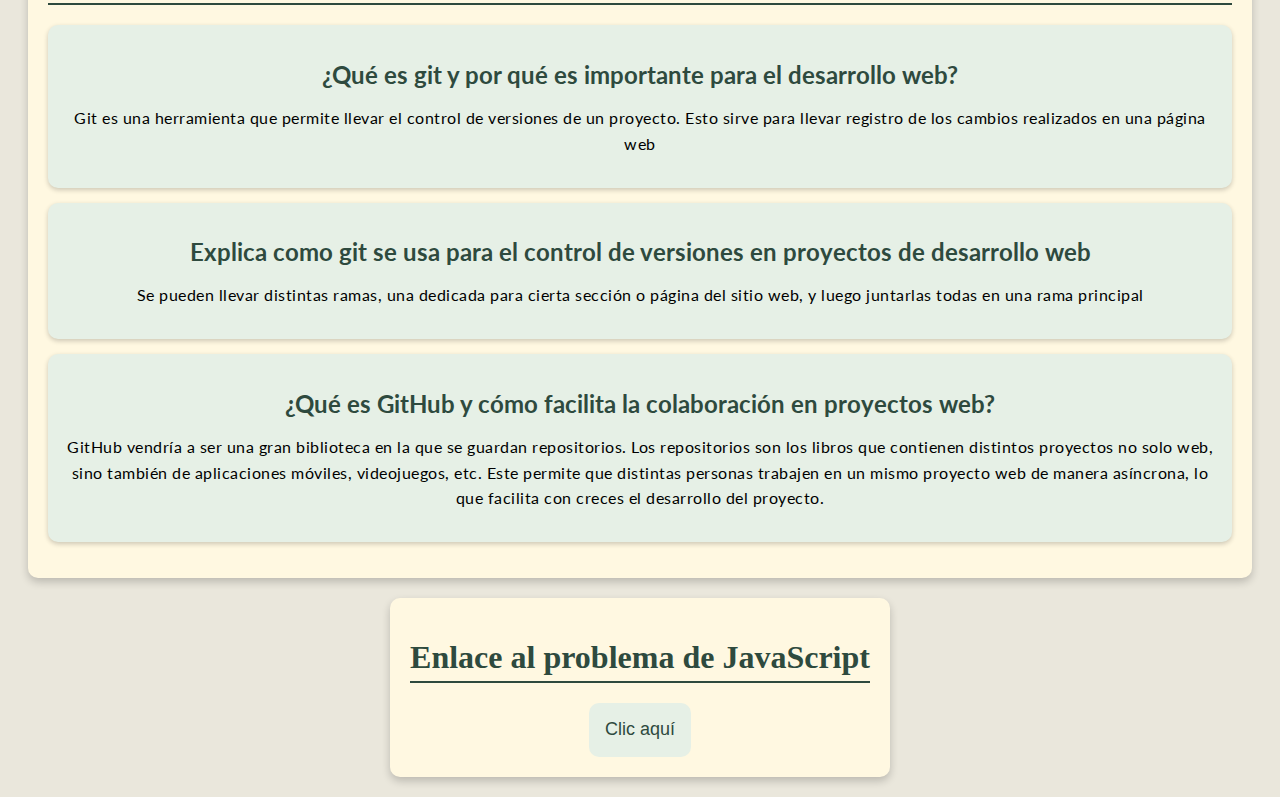
==== commit 22a25b86: "JS terminado" ====
--- a/index.html
+++ b/index.html
@@ -1,244 +1,242 @@
 <!DOCTYPE html>
 <html lang="en">
-  <head>
-    <meta charset="UTF-8" />
-    <meta name="viewport" content="width=device-width, initial-scale=1.0" />
-    <title>Pagina de repaso</title>
-    <link rel="stylesheet" type="text/css" href="CSS/style.css" />
-    <link rel="preconnect" href="https://fonts.googleapis.com" />
-    <link rel="preconnect" href="https://fonts.gstatic.com" crossorigin />
-    <link
-      href="https://fonts.googleapis.com/css2?family=Lato:ital,wght@0,100;0,300;0,400;0,700;0,900;1,100;1,300;1,400;1,700;1,900&display=swap"
-      rel="stylesheet"
-    />
-    <link
-      rel="shortcut icon"
-      type="image / x-icon"
-      href="https://e7.pngegg.com/pngimages/5/56/png-clipart-website-development-html5-logo-world-wide-web-consortium-world-wide-web-angle-web-design-thumbnail.png"
-    />
-  </head>
 
-  <body>
-    <div class="category">
-      <h1>HTML</h1>
-      <ul>
-        <li>
-          <h2>
-            ¿Qué es HTML y cuál es su función principal en el desarrollo web?
-          </h2>
-          <p>
-            HTML es la abreviatura de hypertext markup language (lenguaje de
-            marcado de hipertexto) es un lenguaje que permite darle estructura a
-            una página web y junto con CSS (cascading style sheets) y JavaScript
-            permiten la creación de sitios web. Dicho de otro modo, es el
-            lenguaje que los navegadores procesan para poder cargar páginas web.
-          </p>
-        </li>
-        <li>
-          <h2>¿Qué son las etiquetas en HTML y para que se usan?</h2>
-          <p>
-            Las etiquetas básicamente le dicen al navegador como tiene que
-            tratar ese fragmento de código.
-          </p>
-        </li>
-        <li>
-          <h2>
-            Proporciona ejemplos de algunas de las etiquetas HTML más comunes.
-          </h2>
-          <ul style="list-style: none">
-            <li><strong>< p>: </strong> Se usa para texto simple o párrafos</li>
-            <li>
-              <strong> < strong>: </strong> Se usa para darle el efecto de
-              negrita a un texto
-            </li>
-            <li>
-              <strong> < h1 - h6>:</strong> Son etiquetas para títulos, siendo
-              h1 títulos principales y las demás para títulos cada vez menos
-              importantes.
-            </li>
-            <li>
-              <strong> < ol> y < ul>:</strong> Son etiquetas para listas, siendo
-              ol para listas ordenadas y ul para listas sin ordenar.
-            </li>
-            <li>
-              <strong> < link>:</strong> Permite enlazar un archivo CSS al de
-              HTML.
-            </li>
-          </ul>
-        </li>
-      </ul>
-    </div>
-    <div class="category">
-      <h1>CSS</h1>
-      <ul>
-        <li>
-          <h2>
-            ¿Qué es CSS y cómo se utiliza para dar estilo a una página web?
-          </h2>
-          <p>
-            CSS es un lenguaje que se encarga de darle estilo al código de HTML.
-            Si HTML es el cuerpo de la página, CSS se encarga de elegir un
-            outfit que lo haga verse bien. Esto se puede hacer de muchas formas,
-            pero la más usada es crear un archivo CSS y enlazarlo en la etiqueta
-            <strong>head</strong> utilizando la etiqueta <strong>link</strong>.
-          </p>
-        </li>
-        <li>
-          <h2>¿Cuáles son las propiedades más importantes de CSS?</h2>
-          <ul style="list-style: none">
-            <li>
-              <strong>background: </strong> Permite cambiar el fondo de un
-              elemento, ya sea a una imagen, color o textura.
-            </li>
-            <li>
-              <strong>color: </strong>Cambia el color del texto de un elemento
-            </li>
-            <li>
-              <strong>font-size: </strong>Cambia el tamaño de la letra de un
-              elemento
-            </li>
-            <li>
-              <strong>opacity: </strong>Controla la opacidad de un elemento, es
-              decir que tan visible es.
-            </li>
-          </ul>
-        </li>
-        <li>
-          <h2>Explica el modelo de caja (box model) en CSS</h2>
-          <p>
-            Consiste en organizar los objetos en "cajas" que cuentan con 4
-            áreas.
-          </p>
-          <p>
-            <strong>Contenido: </strong> Área donde se muestra el texto, imagen
-            o cualquier contenido que se quiera mostrar.
-          </p>
-          <p>
-            <strong>Relleno (padding): </strong> Espacio entre el contenido y el
-            borde del elemento.
-          </p>
-          <p>
-            <strong>Borde: </strong> Es la línea que rodea al contenido y el
-            padding. Este puede ser visible o no, dependiendo del diseño de la
-            página.
-          </p>
-          <p>
-            <strong>Margen: </strong>Es el espacio entre los elementos
-            adyacentes.
-          </p>
-        </li>
-        <li>
-          <h2>¿Qué es el diseño responsive y como se logra en CSS?</h2>
-          <p>
-            Normalmente cuando una página excede el tamaño de la pantalla del
-            usuario, algunos elementos dejan de ser visibles y requieren
-            scrollear para poder ser vistos. El diseño responsive se encarga de
-            adaptar el tamaño de la página y sus elementos dependiendo del
-            tamaño de la pantalla del usuario. Este se puede lograr de 2 formas:
-          </p>
-          <p>
-            <strong>Uso de unidades relativas: </strong>Si se utilizan unidades
-            relativas para dar tamaño a los elementos de la página, estos se
-            adaptaran automáticamente a la pantalla. Por ejemplo, si en lugar de
-            darle un tamaño de 100px a un elemento le decimos que ocupe el 5% de
-            la pantalla, este crecerá o disminuirá su tamaño para adaptarse a la
-            pantalla que este utilizando el usuario siempre.
-          </p>
-          <p>
-            <strong>Uso de media queries: </strong> Utilizamos la propiedad
-            @media de css, le damos un tamaño de pantalla máximo y ponemos
-            dentro las propiedades de los elementos. Este método tiene la
-            ventaja de poder darle diseños distintos a un mismo elemento
-            dependiendo de la pantalla del usuario, así que un elemento que es
-            azul para pantallas de 480 píxeles puede ser rojo en las pantallas
-            de 768.
-          </p>
-        </li>
-      </ul>
-    </div>
-    <div class="category">
-      <h1>JavaScript</h1>
-      <ul>
-        <li>
-          <h2>¿Qué es JavaScript y cómo se integra en el desarrollo web?</h2>
-          <p>
-            JavaScript es un lenguaje de programación y este se encarga de la
-            lógica parte lógica de las páginas web. También permite utilizar
-            cosas como alertas, cuadros de dialogo, etc.
-          </p>
-        </li>
-        <li>
-          <h2>
-            Explica como JavaScript interactúa con el HTML y CSS a través del
-            DOM
-          </h2>
-          <p>
-            Se utiliza JavaScript para insertar elementos nuevos al html o
-            eliminar elementos ya existentes.
-          </p>
-        </li>
-        <li>
-          <h2>
-            Proporciona ejemplos de cómo JavaScript puede hacer que una página
-            web sea interactiva
-          </h2>
-          <ul>
-            <li>
-              Agregando un apartado de contacto, en el cual JavaScript se
-              encargará de enviar el correo con la información escrita por el
-              usuario.
-            </li>
-            <li>
-              Agregar animaciones al hacer scroll. Insertando código html con
-              JavaScript y hacer que este tenga una animación al aparecer
-            </li>
-            <li>
-              Agregar un botón que te lleve de regreso al inicio de la página y
-              este tenga una animación.
-            </li>
-          </ul>
-        </li>
-      </ul>
-    </div>
-    <div class="category">
-      <h1>Git / Github</h1>
-      <ul>
-        <li>
-          <h2>¿Qué es git y por qué es importante para el desarrollo web?</h2>
-          <p>
-            Git es una herramienta que permite llevar el control de versiones de
-            un proyecto. Esto sirve para llevar registro de los cambios
-            realizados en una página web
-          </p>
-        </li>
-        <li>
-          <h2>
-            Explica como git se usa para el control de versiones en proyectos de
-            desarrollo web
-          </h2>
-          <p>
-            Se pueden llevar distintas ramas, una dedicada para cierta sección o
-            página del sitio web, y luego juntarlas todas en una rama principal
-          </p>
-        </li>
-        <li>
-          <h2>
-            ¿Qué es GitHub y cómo facilita la colaboración en proyectos web?
-          </h2>
-          <p>
-            GitHub vendría a ser una gran biblioteca en la que se guardan
-            repositorios. Los repositorios son los libros que contienen
-            distintos proyectos no solo web, sino también de aplicaciones
-            móviles, videojuegos, etc. Este permite que distintas personas
-            trabajen en un mismo proyecto web de manera asíncrona, lo que
-            facilita con creces el desarrollo del proyecto.
-          </p>
-        </li>
-      </ul>
-    </div>
-    <div class="category" style="max-width: 720px; justify-self: center; justify-items: center;">
-      <h1>Enlace al problema de JavaScript</h1>
-      <a href="tienda.html"> Clic aquí</a>
-    </div>
-  </body>
-</html>
+<head>
+  <meta charset="UTF-8" />
+  <meta name="viewport" content="width=device-width, initial-scale=1.0" />
+  <title>Pagina de repaso</title>
+  <link rel="stylesheet" type="text/css" href="CSS/style.css" />
+  <link rel="preconnect" href="https://fonts.googleapis.com" />
+  <link rel="preconnect" href="https://fonts.gstatic.com" crossorigin />
+  <link
+    href="https://fonts.googleapis.com/css2?family=Lato:ital,wght@0,100;0,300;0,400;0,700;0,900;1,100;1,300;1,400;1,700;1,900&display=swap"
+    rel="stylesheet" />
+  <link rel="shortcut icon" type="image / x-icon"
+    href="https://e7.pngegg.com/pngimages/5/56/png-clipart-website-development-html5-logo-world-wide-web-consortium-world-wide-web-angle-web-design-thumbnail.png" />
+</head>
+
+<body>
+  <div class="category">
+    <h1>HTML</h1>
+    <ul>
+      <li>
+        <h2>
+          ¿Qué es HTML y cuál es su función principal en el desarrollo web?
+        </h2>
+        <p>
+          HTML es la abreviatura de hypertext markup language (lenguaje de
+          marcado de hipertexto) es un lenguaje que permite darle estructura a
+          una página web y junto con CSS (cascading style sheets) y JavaScript
+          permiten la creación de sitios web. Dicho de otro modo, es el
+          lenguaje que los navegadores procesan para poder cargar páginas web.
+        </p>
+      </li>
+      <li>
+        <h2>¿Qué son las etiquetas en HTML y para que se usan?</h2>
+        <p>
+          Las etiquetas básicamente le dicen al navegador como tiene que
+          tratar ese fragmento de código.
+        </p>
+      </li>
+      <li>
+        <h2>
+          Proporciona ejemplos de algunas de las etiquetas HTML más comunes.
+        </h2>
+        <ul style="list-style: none">
+          <li><strong> &lt;p&gt;: </strong> Se usa para texto simple o párrafos</li>
+          <li>
+            <strong> &lt;strong&gt;: </strong> Se usa para darle el efecto de
+            negrita a un texto
+          </li>
+          <li>
+            <strong> &lt;h1 - h6&gt;:</strong> Son etiquetas para títulos, siendo
+            h1 títulos principales y las demás para títulos cada vez menos
+            importantes.
+          </li>
+          <li>
+            <strong> &lt;ol&gt; y &lt;ul&gt;:</strong> Son etiquetas para listas, siendo
+            ol para listas ordenadas y ul para listas sin ordenar.
+          </li>
+          <li>
+            <strong> &lt;link&gt;:</strong> Permite enlazar un archivo CSS al de
+            HTML.
+          </li>
+        </ul>
+      </li>
+    </ul>
+  </div>
+  <div class="category">
+    <h1>CSS</h1>
+    <ul>
+      <li>
+        <h2>
+          ¿Qué es CSS y cómo se utiliza para dar estilo a una página web?
+        </h2>
+        <p>
+          CSS es un lenguaje que se encarga de darle estilo al código de HTML.
+          Si HTML es el cuerpo de la página, CSS se encarga de elegir un
+          outfit que lo haga verse bien. Esto se puede hacer de muchas formas,
+          pero la más usada es crear un archivo CSS y enlazarlo en la etiqueta
+          <strong>head</strong> utilizando la etiqueta <strong>link</strong>.
+        </p>
+      </li>
+      <li>
+        <h2>¿Cuáles son las propiedades más importantes de CSS?</h2>
+        <ul style="list-style: none">
+          <li>
+            <strong>background: </strong> Permite cambiar el fondo de un
+            elemento, ya sea a una imagen, color o textura.
+          </li>
+          <li>
+            <strong>color: </strong>Cambia el color del texto de un elemento
+          </li>
+          <li>
+            <strong>font-size: </strong>Cambia el tamaño de la letra de un
+            elemento
+          </li>
+          <li>
+            <strong>opacity: </strong>Controla la opacidad de un elemento, es
+            decir que tan visible es.
+          </li>
+        </ul>
+      </li>
+      <li>
+        <h2>Explica el modelo de caja (box model) en CSS</h2>
+        <p>
+          Consiste en organizar los objetos en "cajas" que cuentan con 4
+          áreas.
+        </p>
+        <p>
+          <strong>Contenido: </strong> Área donde se muestra el texto, imagen
+          o cualquier contenido que se quiera mostrar.
+        </p>
+        <p>
+          <strong>Relleno (padding): </strong> Espacio entre el contenido y el
+          borde del elemento.
+        </p>
+        <p>
+          <strong>Borde: </strong> Es la línea que rodea al contenido y el
+          padding. Este puede ser visible o no, dependiendo del diseño de la
+          página.
+        </p>
+        <p>
+          <strong>Margen: </strong>Es el espacio entre los elementos
+          adyacentes.
+        </p>
+      </li>
+      <li>
+        <h2>¿Qué es el diseño responsive y como se logra en CSS?</h2>
+        <p>
+          Normalmente cuando una página excede el tamaño de la pantalla del
+          usuario, algunos elementos dejan de ser visibles y requieren
+          scrollear para poder ser vistos. El diseño responsive se encarga de
+          adaptar el tamaño de la página y sus elementos dependiendo del
+          tamaño de la pantalla del usuario. Este se puede lograr de 2 formas:
+        </p>
+        <p>
+          <strong>Uso de unidades relativas: </strong>Si se utilizan unidades
+          relativas para dar tamaño a los elementos de la página, estos se
+          adaptaran automáticamente a la pantalla. Por ejemplo, si en lugar de
+          darle un tamaño de 100px a un elemento le decimos que ocupe el 5% de
+          la pantalla, este crecerá o disminuirá su tamaño para adaptarse a la
+          pantalla que este utilizando el usuario siempre.
+        </p>
+        <p>
+          <strong>Uso de media queries: </strong> Utilizamos la propiedad
+          @media de css, le damos un tamaño de pantalla máximo y ponemos
+          dentro las propiedades de los elementos. Este método tiene la
+          ventaja de poder darle diseños distintos a un mismo elemento
+          dependiendo de la pantalla del usuario, así que un elemento que es
+          azul para pantallas de 480 píxeles puede ser rojo en las pantallas
+          de 768.
+        </p>
+      </li>
+    </ul>
+  </div>
+  <div class="category">
+    <h1>JavaScript</h1>
+    <ul>
+      <li>
+        <h2>¿Qué es JavaScript y cómo se integra en el desarrollo web?</h2>
+        <p>
+          JavaScript es un lenguaje de programación y este se encarga de la
+          lógica parte lógica de las páginas web. También permite utilizar
+          cosas como alertas, cuadros de dialogo, etc.
+        </p>
+      </li>
+      <li>
+        <h2>
+          Explica como JavaScript interactúa con el HTML y CSS a través del
+          DOM
+        </h2>
+        <p>
+          Se utiliza JavaScript para insertar elementos nuevos al html o
+          eliminar elementos ya existentes.
+        </p>
+      </li>
+      <li>
+        <h2>
+          Proporciona ejemplos de cómo JavaScript puede hacer que una página
+          web sea interactiva
+        </h2>
+        <ul>
+          <li>
+            Agregando un apartado de contacto, en el cual JavaScript se
+            encargará de enviar el correo con la información escrita por el
+            usuario.
+          </li>
+          <li>
+            Agregar animaciones al hacer scroll. Insertando código html con
+            JavaScript y hacer que este tenga una animación al aparecer
+          </li>
+          <li>
+            Agregar un botón que te lleve de regreso al inicio de la página y
+            este tenga una animación.
+          </li>
+        </ul>
+      </li>
+    </ul>
+  </div>
+  <div class="category">
+    <h1>Git / Github</h1>
+    <ul>
+      <li>
+        <h2>¿Qué es git y por qué es importante para el desarrollo web?</h2>
+        <p>
+          Git es una herramienta que permite llevar el control de versiones de
+          un proyecto. Esto sirve para llevar registro de los cambios
+          realizados en una página web
+        </p>
+      </li>
+      <li>
+        <h2>
+          Explica como git se usa para el control de versiones en proyectos de
+          desarrollo web
+        </h2>
+        <p>
+          Se pueden llevar distintas ramas, una dedicada para cierta sección o
+          página del sitio web, y luego juntarlas todas en una rama principal
+        </p>
+      </li>
+      <li>
+        <h2>
+          ¿Qué es GitHub y cómo facilita la colaboración en proyectos web?
+        </h2>
+        <p>
+          GitHub vendría a ser una gran biblioteca en la que se guardan
+          repositorios. Los repositorios son los libros que contienen
+          distintos proyectos no solo web, sino también de aplicaciones
+          móviles, videojuegos, etc. Este permite que distintas personas
+          trabajen en un mismo proyecto web de manera asíncrona, lo que
+          facilita con creces el desarrollo del proyecto.
+        </p>
+      </li>
+    </ul>
+  </div>
+  <div class="category" style="max-width: 720px; justify-self: center;">
+    <h1>Enlace al problema de JavaScript</h1>
+    <a href="tienda.html"> Clic aquí</a>
+  </div>
+</body>
+
+</html>--- a/CSS/style.css
+++ b/CSS/style.css
@@ -9,6 +9,7 @@
   background-color: #fff8e1;
   border-radius: 10px;
   box-shadow: 0px 4px 8px rgba(0, 0, 0, 0.2);
+  text-align: center;
 }
 
 .category h1 {
@@ -24,6 +25,7 @@
 .category ul {
   list-style: none;
   padding: 0;
+  text-align: center;
 }
 
 .category li {
@@ -31,6 +33,7 @@
   margin: 15px 0;
   padding: 15px;
   border-radius: 10px;
+  text-align: center;
   box-shadow: 0px 2px 5px rgba(0, 0, 0, 0.2);
 }
 
@@ -43,7 +46,8 @@
 .category p {
   font-size: 1em;
   line-height: 1.6;
-  text-align: justify;
+  text-align: center;
+  letter-spacing: 0.5px;
 }
 
 .category li > ul > li {
